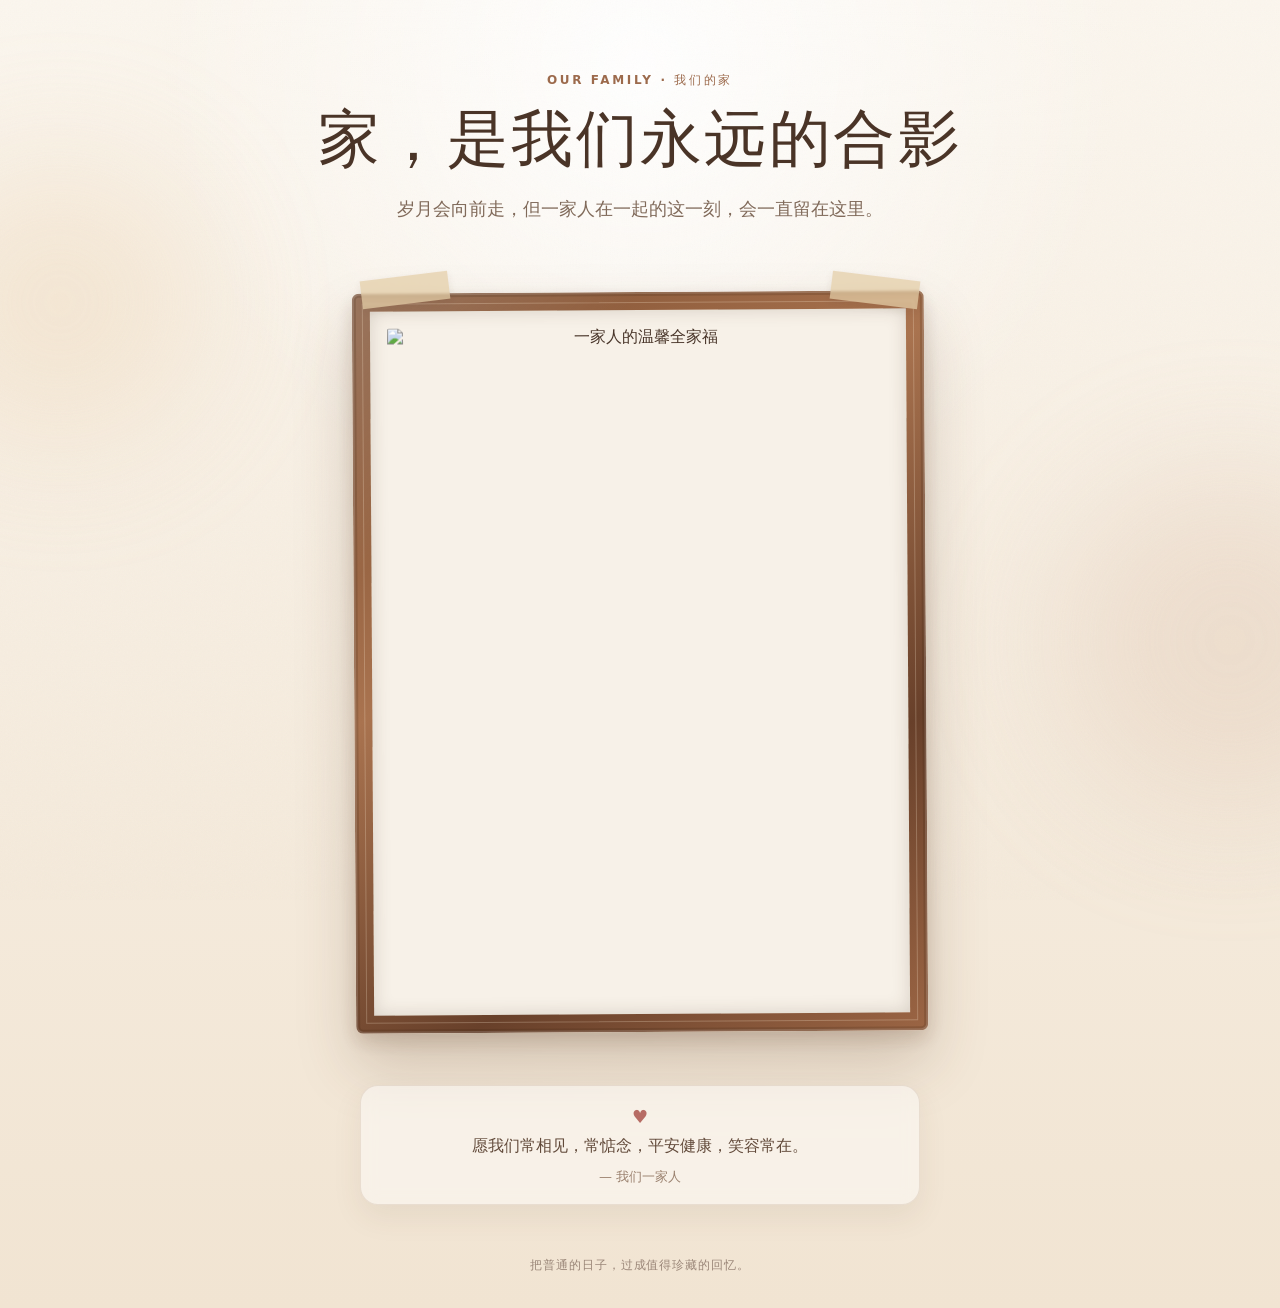
==== index.html @ 5e8e226b "feat: add warm family portrait landing page" ====
<!doctype html>
<html lang="zh-CN">
<head>
  <meta charset="UTF-8" />
  <meta name="viewport" content="width=device-width, initial-scale=1.0" />
  <meta name="theme-color" content="#f4eadb" />
  <meta name="description" content="属于我们一家人的温馨全家福。" />
  <title>我们的家 · 全家福</title>
  <link rel="stylesheet" href="./style.css" />
</head>
<body>
  <div class="ambient ambient-left"></div>
  <div class="ambient ambient-right"></div>

  <main class="page-shell">
    <section class="hero" aria-labelledby="family-title">
      <p class="eyebrow">OUR FAMILY · 我们的家</p>
      <h1 id="family-title">家，是我们永远的合影</h1>
      <p class="subtitle">岁月会向前走，但一家人在一起的这一刻，会一直留在这里。</p>

      <div class="portrait-stage">
        <span class="tape tape-left" aria-hidden="true"></span>
        <span class="tape tape-right" aria-hidden="true"></span>
        <div class="frame" role="img" aria-label="一家人的全家福">
          <div class="frame-inner">
            <img src="./assets/family-photo.webp" alt="一家人的温馨全家福" />
          </div>
        </div>
      </div>

      <div class="note-card">
        <span class="heart" aria-hidden="true">♥</span>
        <p>愿我们常相见，常惦念，平安健康，笑容常在。</p>
        <span class="signature">— 我们一家人</span>
      </div>
    </section>
  </main>

  <footer>把普通的日子，过成值得珍藏的回忆。</footer>
</body>
</html>
---- style.css ----
:root {
  font-family: "Noto Serif SC", "Songti SC", "Microsoft YaHei", system-ui, sans-serif;
  color: #4a3427;
  background: #f7f0e6;
  font-synthesis: none;
}
* { box-sizing: border-box; }
html, body { margin: 0; min-height: 100%; }
body {
  min-height: 100vh;
  overflow-x: hidden;
  background:
    radial-gradient(circle at 50% 5%, rgba(255,255,255,.95), transparent 34%),
    linear-gradient(180deg, #fbf6ee 0%, #f1e4d2 100%);
}
body::before {
  content: "";
  position: fixed;
  inset: 0;
  pointer-events: none;
  opacity: .16;
  background-image: url("data:image/svg+xml,%3Csvg xmlns='http://www.w3.org/2000/svg' width='120' height='120'%3E%3Cfilter id='n'%3E%3CfeTurbulence type='fractalNoise' baseFrequency='.8' numOctaves='2' stitchTiles='stitch'/%3E%3C/filter%3E%3Crect width='100%25' height='100%25' filter='url(%23n)' opacity='.18'/%3E%3C/svg%3E");
}
.page-shell {
  position: relative;
  z-index: 1;
  width: min(100% - 32px, 1100px);
  margin: 0 auto;
  padding: 72px 0 48px;
}
.hero {
  display: flex;
  flex-direction: column;
  align-items: center;
  text-align: center;
}
.eyebrow {
  margin: 0 0 14px;
  letter-spacing: .22em;
  font-size: 12px;
  font-weight: 700;
  color: #9c6a4c;
}
h1 {
  margin: 0;
  font-weight: 600;
  font-size: clamp(34px, 5vw, 62px);
  line-height: 1.15;
  letter-spacing: .04em;
}
.subtitle {
  max-width: 680px;
  margin: 18px auto 42px;
  color: #806a5a;
  font-size: clamp(15px, 1.8vw, 18px);
  line-height: 1.9;
}
.portrait-stage {
  position: relative;
  width: min(86vw, 620px);
  padding: 24px;
}
.frame {
  position: relative;
  padding: 18px;
  border-radius: 7px;
  background:
    linear-gradient(135deg, rgba(255,255,255,.22), transparent 22%),
    linear-gradient(145deg, #7d4e30, #a9734f 38%, #68402a 72%, #9b6544);
  box-shadow:
    0 32px 60px rgba(91, 58, 35, .22),
    0 8px 18px rgba(91, 58, 35, .18),
    inset 0 0 0 2px rgba(255,255,255,.15),
    inset 0 0 0 4px rgba(53, 29, 16, .18);
  transform: rotate(-.35deg);
}
.frame::after {
  content: "";
  position: absolute;
  inset: 10px;
  border: 1px solid rgba(255, 239, 214, .25);
  pointer-events: none;
}
.frame-inner {
  padding: 17px;
  background: #f7f1e8;
  box-shadow: inset 0 0 18px rgba(74, 49, 32, .18);
}
.frame img {
  display: block;
  width: 100%;
  aspect-ratio: 960 / 1282;
  object-fit: cover;
  border-radius: 2px;
  filter: saturate(.92) contrast(.98) sepia(.04);
}
.tape {
  position: absolute;
  z-index: 4;
  top: 8px;
  width: 88px;
  height: 28px;
  background: rgba(228, 205, 167, .72);
  box-shadow: 0 3px 8px rgba(74, 49, 32, .08);
  backdrop-filter: blur(1px);
}
.tape-left { left: 5%; transform: rotate(-7deg); }
.tape-right { right: 5%; transform: rotate(7deg); }
.note-card {
  width: min(90vw, 560px);
  margin-top: 28px;
  padding: 20px 24px 18px;
  border: 1px solid rgba(143, 101, 69, .14);
  border-radius: 18px;
  background: rgba(255,255,255,.45);
  box-shadow: 0 12px 30px rgba(89, 58, 35, .08);
  backdrop-filter: blur(8px);
}
.note-card p {
  margin: 4px 0 8px;
  line-height: 1.85;
  color: #624a3a;
  font-size: 16px;
}
.heart {
  display: inline-block;
  color: #b76c64;
  font-size: 18px;
  animation: pulse 2.8s ease-in-out infinite;
}
.signature {
  display: block;
  color: #9a806e;
  font-size: 13px;
}
footer {
  position: relative;
  z-index: 1;
  padding: 4px 20px 34px;
  text-align: center;
  color: #9a8678;
  font-size: 12px;
  letter-spacing: .08em;
}
.ambient {
  position: fixed;
  border-radius: 999px;
  filter: blur(70px);
  opacity: .28;
  pointer-events: none;
}
.ambient-left {
  width: 280px;
  height: 280px;
  left: -80px;
  top: 18%;
  background: #e8c89f;
}
.ambient-right {
  width: 340px;
  height: 340px;
  right: -120px;
  bottom: 10%;
  background: #d8b7a0;
}
@keyframes pulse {
  0%,100% { transform: scale(1); opacity: .8; }
  50% { transform: scale(1.1); opacity: 1; }
}
@media (max-width: 640px) {
  .page-shell { padding-top: 46px; }
  .subtitle { margin-bottom: 28px; padding: 0 10px; }
  .portrait-stage { width: min(94vw, 620px); padding: 16px; }
  .frame { padding: 12px; }
  .frame-inner { padding: 11px; }
  .tape { width: 68px; height: 22px; top: 4px; }
  .note-card { margin-top: 20px; padding: 17px 18px; }
}
@media (prefers-reduced-motion: reduce) {
  .heart { animation: none; }
}
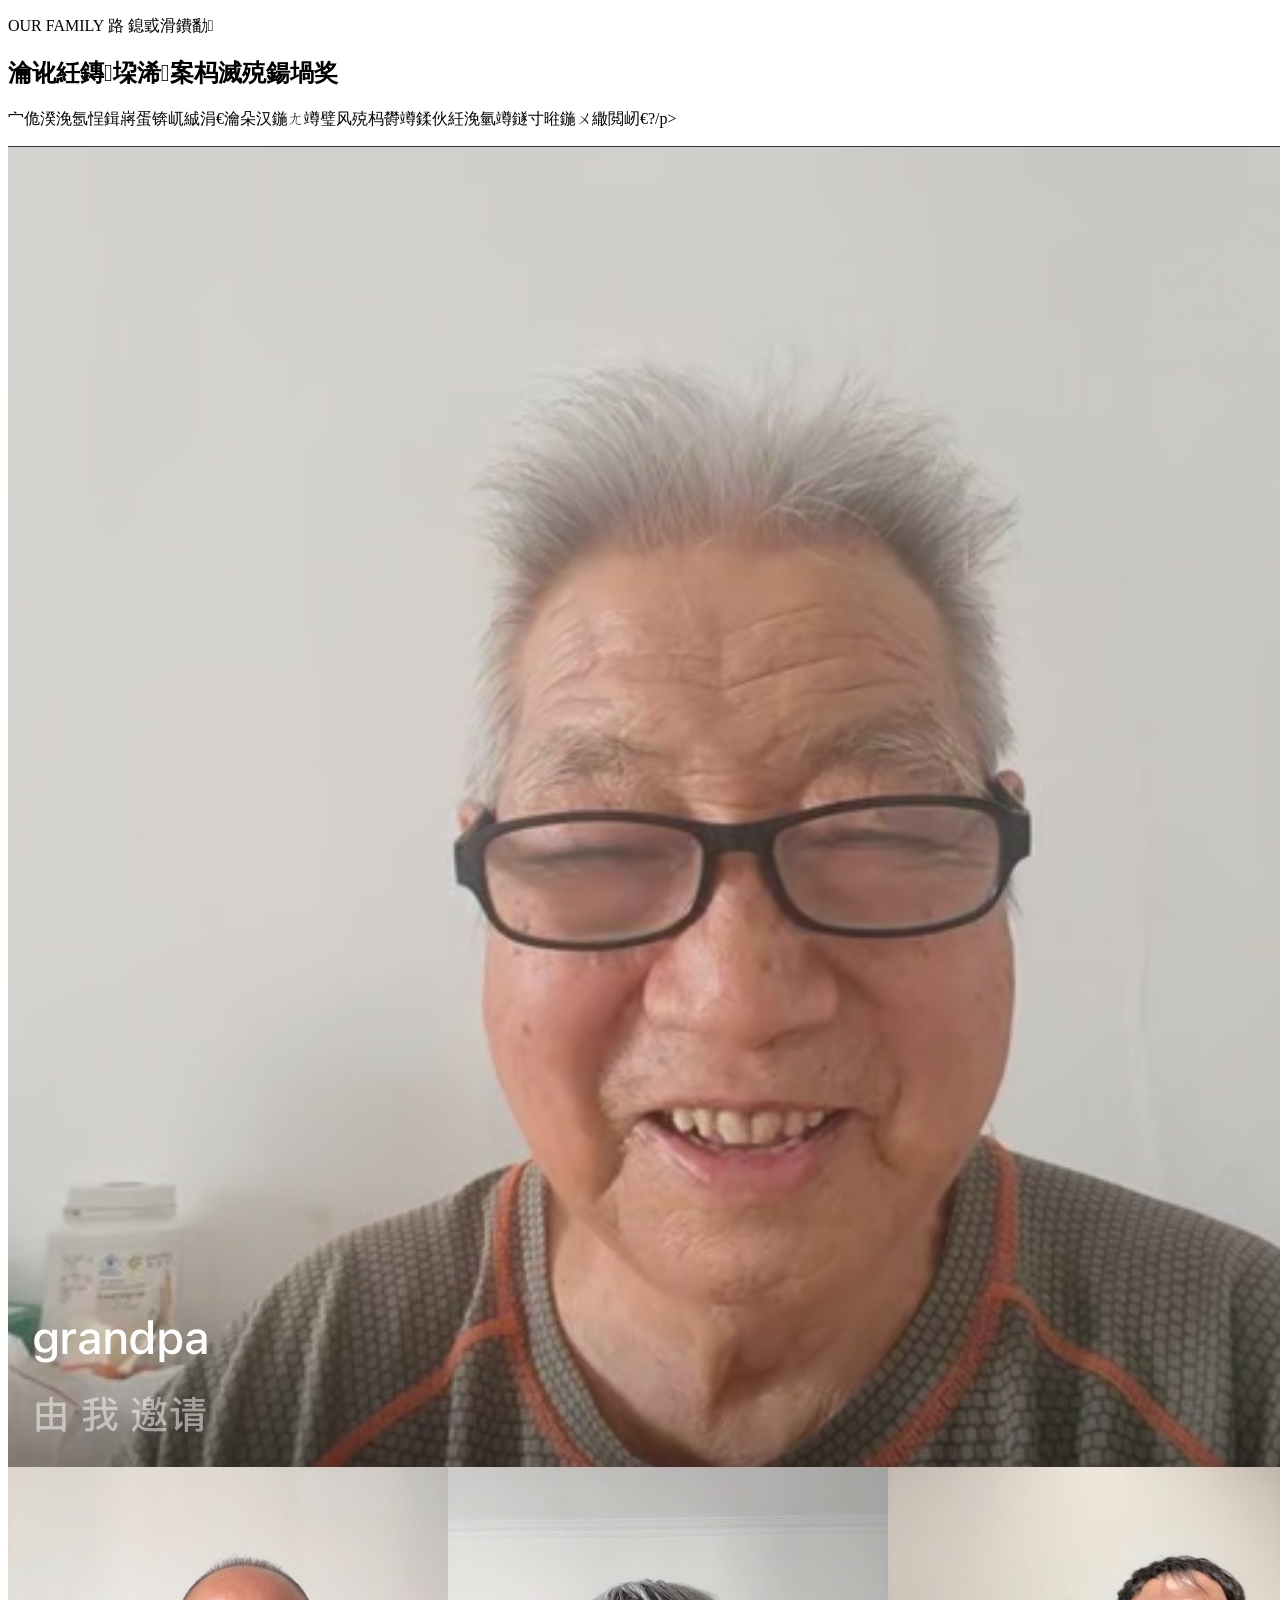
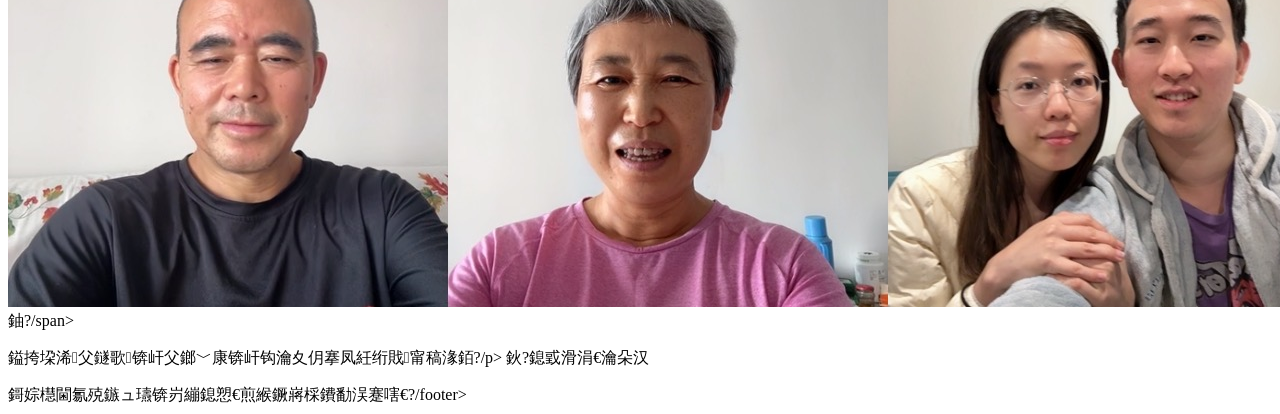
==== commit 04fdb21e: "fix: correct family photo asset path" ====
--- a/index.html
+++ b/index.html
@@ -1,11 +1,11 @@
-<!doctype html>
+﻿<!doctype html>
 <html lang="zh-CN">
 <head>
   <meta charset="UTF-8" />
   <meta name="viewport" content="width=device-width, initial-scale=1.0" />
   <meta name="theme-color" content="#f4eadb" />
-  <meta name="description" content="属于我们一家人的温馨全家福。" />
-  <title>我们的家 · 全家福</title>
+  <meta name="description" content="灞炰簬鎴戜滑涓€瀹朵汉鐨勬俯棣ㄥ叏瀹剁銆? />
+  <title>鎴戜滑鐨勫 路 鍏ㄥ绂?/title>
   <link rel="stylesheet" href="./style.css" />
 </head>
 <body>
@@ -14,28 +14,28 @@
 
   <main class="page-shell">
     <section class="hero" aria-labelledby="family-title">
-      <p class="eyebrow">OUR FAMILY · 我们的家</p>
-      <h1 id="family-title">家，是我们永远的合影</h1>
-      <p class="subtitle">岁月会向前走，但一家人在一起的这一刻，会一直留在这里。</p>
+      <p class="eyebrow">OUR FAMILY 路 鎴戜滑鐨勫</p>
+      <h1 id="family-title">瀹讹紝鏄垜浠案杩滅殑鍚堝奖</h1>
+      <p class="subtitle">宀佹湀浼氬悜鍓嶈蛋锛屼絾涓€瀹朵汉鍦ㄤ竴璧风殑杩欎竴鍒伙紝浼氫竴鐩寸暀鍦ㄨ繖閲屻€?/p>
 
       <div class="portrait-stage">
         <span class="tape tape-left" aria-hidden="true"></span>
         <span class="tape tape-right" aria-hidden="true"></span>
-        <div class="frame" role="img" aria-label="一家人的全家福">
+        <div class="frame" role="img" aria-label="涓€瀹朵汉鐨勫叏瀹剁">
           <div class="frame-inner">
-            <img src="./assets/family-photo.webp" alt="一家人的温馨全家福" />
+            <img src="./assets/family-photo.jpg" alt="涓€瀹朵汉鐨勬俯棣ㄥ叏瀹剁" />
           </div>
         </div>
       </div>
 
       <div class="note-card">
-        <span class="heart" aria-hidden="true">♥</span>
-        <p>愿我们常相见，常惦念，平安健康，笑容常在。</p>
-        <span class="signature">— 我们一家人</span>
+        <span class="heart" aria-hidden="true">鈾?/span>
+        <p>鎰挎垜浠父鐩歌锛屽父鎯﹀康锛屽钩瀹夊仴搴凤紝绗戝甯稿湪銆?/p>
+        <span class="signature">鈥?鎴戜滑涓€瀹朵汉</span>
       </div>
     </section>
   </main>
 
-  <footer>把普通的日子，过成值得珍藏的回忆。</footer>
+  <footer>鎶婃櫘閫氱殑鏃ュ瓙锛岃繃鎴愬€煎緱鐝嶈棌鐨勫洖蹇嗐€?/footer>
 </body>
-</html>+</html>
